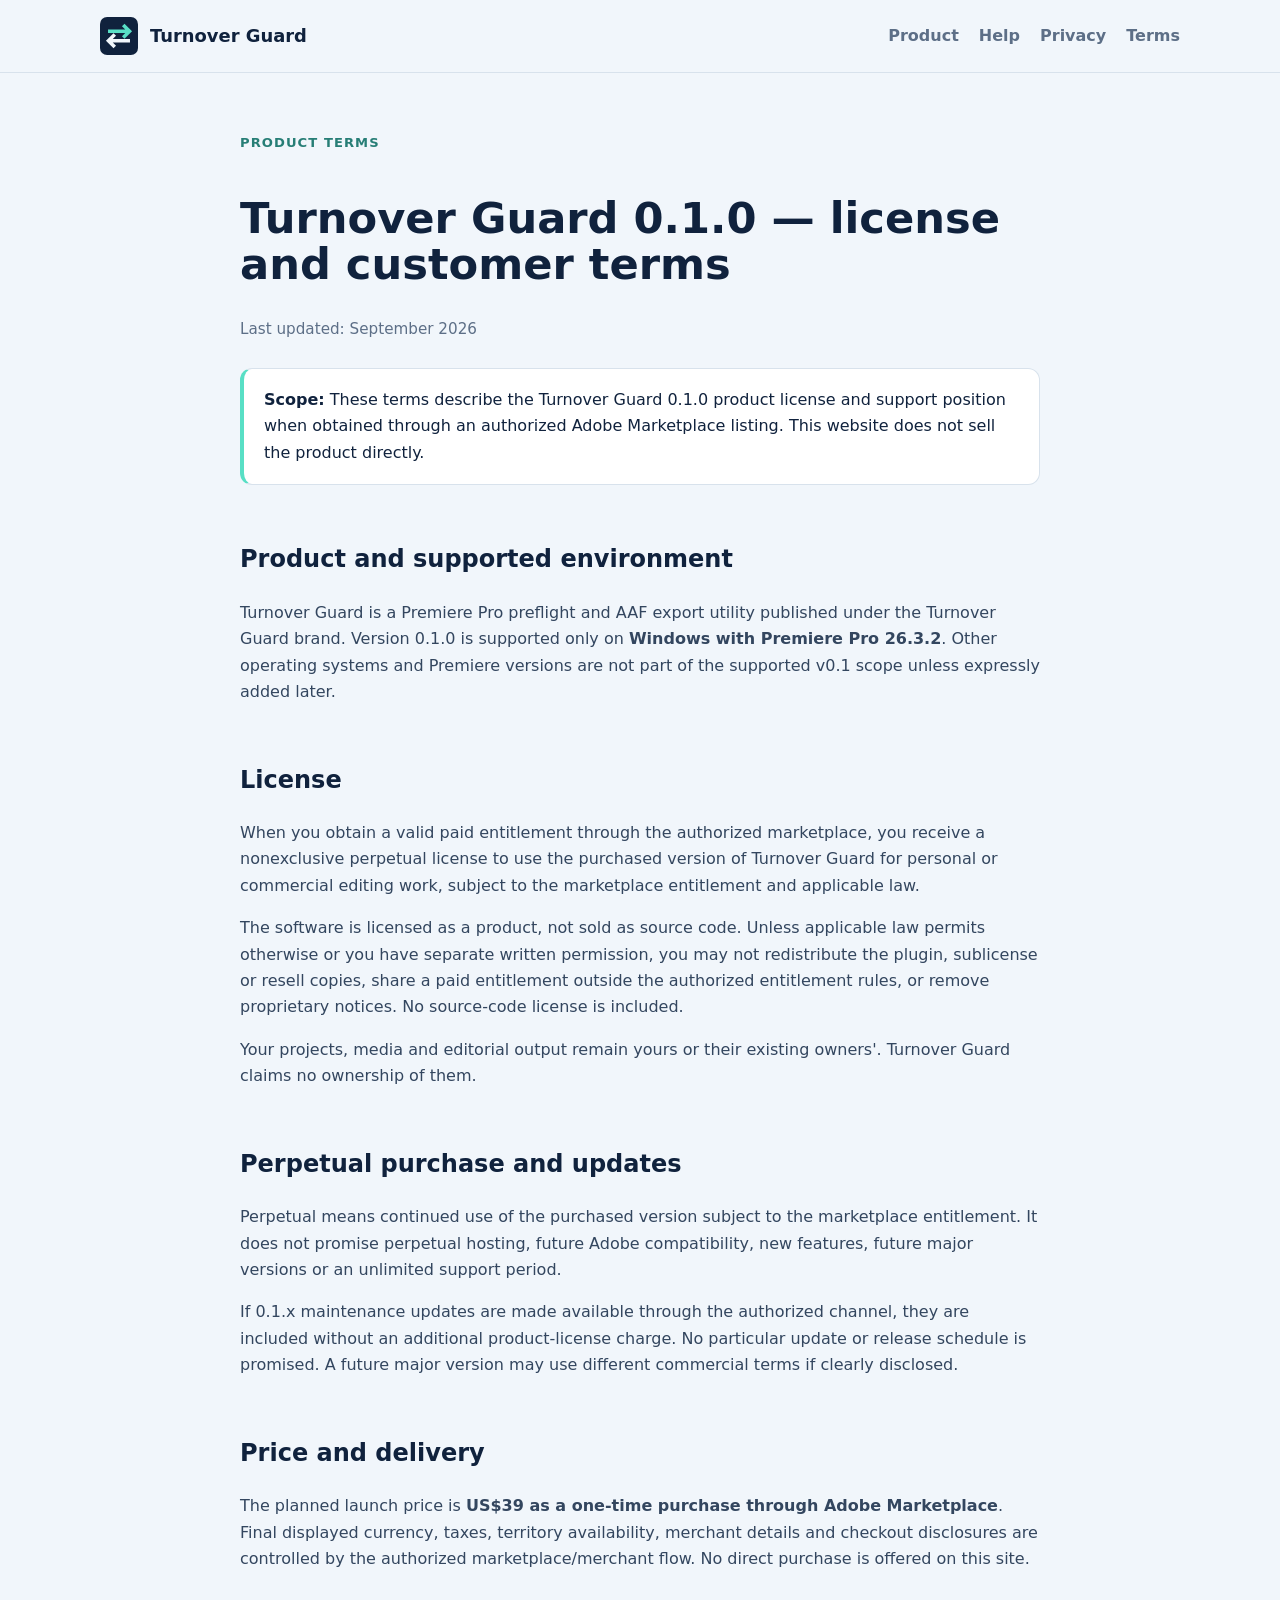
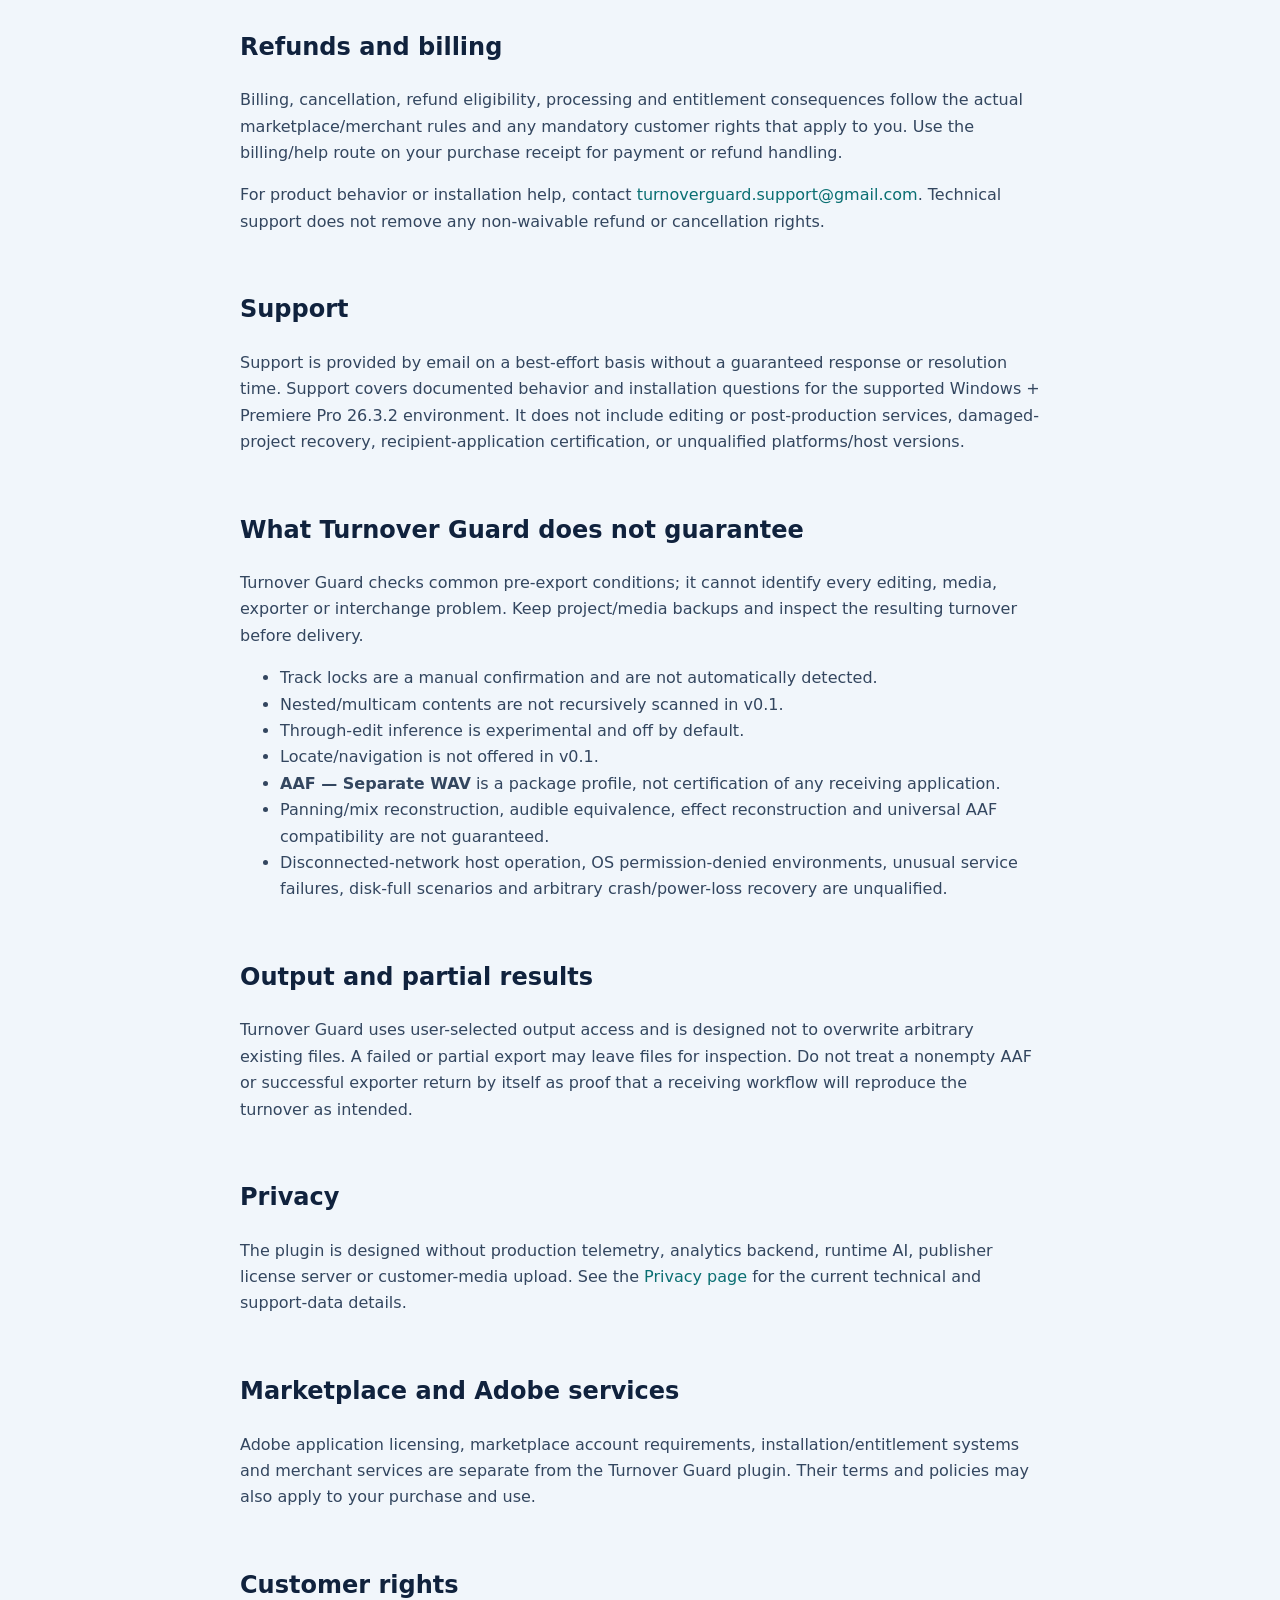
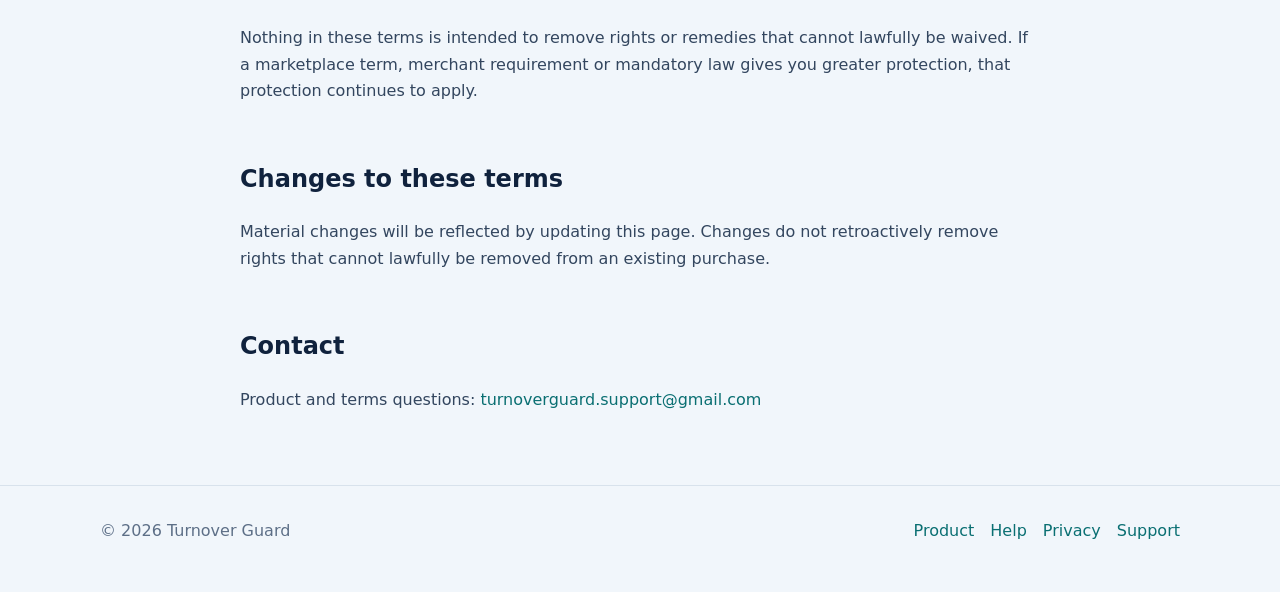
==== terms/index.html @ 4c3aad6d "Add Turnover Guard terms page" ====
<!doctype html><html lang="en"><head><meta charset="utf-8"><meta name="viewport" content="width=device-width,initial-scale=1"><title>Terms — Turnover Guard</title><meta name="description" content="Turnover Guard product license and customer terms."><link rel="icon" href="../assets/logo.svg" type="image/svg+xml"><link rel="stylesheet" href="../styles.css"></head><body><header class="site-header"><div class="wrap nav"><a class="brand" href="../"><img src="../assets/logo.svg" alt=""><span>Turnover Guard</span></a><nav class="nav-links" aria-label="Primary"><a href="../">Product</a><a href="../help/">Help</a><a href="../privacy/">Privacy</a><a href="./">Terms</a></nav></div></header><main class="wrap prose"><span class="eyebrow">Product terms</span><h1>Turnover Guard 0.1.0 — license and customer terms</h1><p class="meta">Last updated: September 2026</p><div class="callout"><strong>Scope:</strong> These terms describe the Turnover Guard 0.1.0 product license and support position when obtained through an authorized Adobe Marketplace listing. This website does not sell the product directly.</div><h2>Product and supported environment</h2><p>Turnover Guard is a Premiere Pro preflight and AAF export utility published under the Turnover Guard brand. Version 0.1.0 is supported only on <strong>Windows with Premiere Pro 26.3.2</strong>. Other operating systems and Premiere versions are not part of the supported v0.1 scope unless expressly added later.</p><h2>License</h2><p>When you obtain a valid paid entitlement through the authorized marketplace, you receive a nonexclusive perpetual license to use the purchased version of Turnover Guard for personal or commercial editing work, subject to the marketplace entitlement and applicable law.</p><p>The software is licensed as a product, not sold as source code. Unless applicable law permits otherwise or you have separate written permission, you may not redistribute the plugin, sublicense or resell copies, share a paid entitlement outside the authorized entitlement rules, or remove proprietary notices. No source-code license is included.</p><p>Your projects, media and editorial output remain yours or their existing owners'. Turnover Guard claims no ownership of them.</p><h2>Perpetual purchase and updates</h2><p>Perpetual means continued use of the purchased version subject to the marketplace entitlement. It does not promise perpetual hosting, future Adobe compatibility, new features, future major versions or an unlimited support period.</p><p>If 0.1.x maintenance updates are made available through the authorized channel, they are included without an additional product-license charge. No particular update or release schedule is promised. A future major version may use different commercial terms if clearly disclosed.</p><h2>Price and delivery</h2><p>The planned launch price is <strong>US$39 as a one-time purchase through Adobe Marketplace</strong>. Final displayed currency, taxes, territory availability, merchant details and checkout disclosures are controlled by the authorized marketplace/merchant flow. No direct purchase is offered on this site.</p><h2>Refunds and billing</h2><p>Billing, cancellation, refund eligibility, processing and entitlement consequences follow the actual marketplace/merchant rules and any mandatory customer rights that apply to you. Use the billing/help route on your purchase receipt for payment or refund handling.</p><p>For product behavior or installation help, contact <a href="mailto:turnoverguard.support@gmail.com">turnoverguard.support@gmail.com</a>. Technical support does not remove any non-waivable refund or cancellation rights.</p><h2>Support</h2><p>Support is provided by email on a best-effort basis without a guaranteed response or resolution time. Support covers documented behavior and installation questions for the supported Windows + Premiere Pro 26.3.2 environment. It does not include editing or post-production services, damaged-project recovery, recipient-application certification, or unqualified platforms/host versions.</p><h2>What Turnover Guard does not guarantee</h2><p>Turnover Guard checks common pre-export conditions; it cannot identify every editing, media, exporter or interchange problem. Keep project/media backups and inspect the resulting turnover before delivery.</p><ul><li>Track locks are a manual confirmation and are not automatically detected.</li><li>Nested/multicam contents are not recursively scanned in v0.1.</li><li>Through-edit inference is experimental and off by default.</li><li>Locate/navigation is not offered in v0.1.</li><li><strong>AAF — Separate WAV</strong> is a package profile, not certification of any receiving application.</li><li>Panning/mix reconstruction, audible equivalence, effect reconstruction and universal AAF compatibility are not guaranteed.</li><li>Disconnected-network host operation, OS permission-denied environments, unusual service failures, disk-full scenarios and arbitrary crash/power-loss recovery are unqualified.</li></ul><h2>Output and partial results</h2><p>Turnover Guard uses user-selected output access and is designed not to overwrite arbitrary existing files. A failed or partial export may leave files for inspection. Do not treat a nonempty AAF or successful exporter return by itself as proof that a receiving workflow will reproduce the turnover as intended.</p><h2>Privacy</h2><p>The plugin is designed without production telemetry, analytics backend, runtime AI, publisher license server or customer-media upload. See the <a href="../privacy/">Privacy page</a> for the current technical and support-data details.</p><h2>Marketplace and Adobe services</h2><p>Adobe application licensing, marketplace account requirements, installation/entitlement systems and merchant services are separate from the Turnover Guard plugin. Their terms and policies may also apply to your purchase and use.</p><h2>Customer rights</h2><p>Nothing in these terms is intended to remove rights or remedies that cannot lawfully be waived. If a marketplace term, merchant requirement or mandatory law gives you greater protection, that protection continues to apply.</p><h2>Changes to these terms</h2><p>Material changes will be reflected by updating this page. Changes do not retroactively remove rights that cannot lawfully be removed from an existing purchase.</p><h2>Contact</h2><p>Product and terms questions: <a href="mailto:turnoverguard.support@gmail.com">turnoverguard.support@gmail.com</a></p></main><footer class="footer"><div class="wrap footer-row"><div>© 2026 Turnover Guard</div><div class="footer-links"><a href="../">Product</a><a href="../help/">Help</a><a href="../privacy/">Privacy</a><a href="mailto:turnoverguard.support@gmail.com">Support</a></div></div></footer></body></html>
---- styles.css ----
:root{--bg:#f1f6fb;--card:#ffffff;--ink:#10223d;--muted:#5d6f87;--line:#d8e2ec;--navy:#10223d;--mint:#58dfc5;--soft:#e8fff9;--max:1080px}*{box-sizing:border-box}html{scroll-behavior:smooth}body{margin:0;font-family:Inter,ui-sans-serif,system-ui,-apple-system,BlinkMacSystemFont,"Segoe UI",sans-serif;background:var(--bg);color:var(--ink);line-height:1.65}a{color:#0a6f72;text-decoration:none}a:hover{text-decoration:underline}.wrap{width:min(var(--max),calc(100% - 40px));margin:auto}.site-header{position:sticky;top:0;z-index:10;background:rgba(241,246,251,.94);backdrop-filter:blur(14px);border-bottom:1px solid var(--line)}.nav{min-height:72px;display:flex;align-items:center;justify-content:space-between;gap:24px}.brand{display:flex;align-items:center;gap:12px;font-weight:800;color:var(--ink);font-size:1.12rem}.brand:hover{text-decoration:none}.brand img{width:38px;height:38px}.nav-links{display:flex;gap:20px;flex-wrap:wrap}.nav-links a{color:var(--muted);font-weight:650}.hero{padding:88px 0 68px}.hero-grid{display:grid;grid-template-columns:1.3fr .7fr;gap:56px;align-items:center}.eyebrow{display:inline-block;margin-bottom:12px;font-size:.82rem;font-weight:800;letter-spacing:.08em;text-transform:uppercase;color:#277e76}.hero h1{font-size:clamp(2.6rem,7vw,5.4rem);line-height:.98;letter-spacing:-.045em;margin:0 0 24px}.hero p{font-size:1.2rem;color:var(--muted);max-width:720px}.hero-mark{background:var(--navy);border-radius:32px;padding:44px;box-shadow:0 25px 70px rgba(16,34,61,.16)}.hero-mark img{width:100%;display:block}.actions{display:flex;gap:12px;flex-wrap:wrap;margin-top:28px}.button{display:inline-flex;align-items:center;justify-content:center;padding:12px 18px;border-radius:12px;background:var(--navy);color:white;font-weight:750}.button.alt{background:var(--soft);color:#176b65}.button:hover{text-decoration:none;filter:brightness(1.04)}section{padding:56px 0}.section-title{font-size:2rem;letter-spacing:-.025em;margin:0 0 10px}.section-lead{color:var(--muted);max-width:780px;margin-top:0}.cards{display:grid;grid-template-columns:repeat(3,1fr);gap:18px;margin-top:28px}.card{background:var(--card);border:1px solid var(--line);border-radius:18px;padding:24px}.card h3{margin-top:0}.badge{display:inline-block;padding:5px 9px;border-radius:999px;background:var(--soft);font-size:.78rem;font-weight:800;color:#176b65}.notice{background:#fff8df;border:1px solid #eadb9a;border-radius:16px;padding:18px 20px}.specs{display:grid;grid-template-columns:repeat(2,1fr);gap:12px;margin-top:22px}.spec{background:white;border:1px solid var(--line);border-radius:14px;padding:16px}.spec strong{display:block;margin-bottom:3px}.prose{max-width:800px;padding:56px 0}.prose h1{font-size:2.7rem;line-height:1.08}.prose h2{margin-top:2.3em}.prose h3{margin-top:1.7em}.prose p,.prose li{color:#33465f}.prose .meta{color:var(--muted);font-size:.95rem}.prose code{background:#e7eef5;padding:2px 6px;border-radius:5px}.callout{background:white;border:1px solid var(--line);border-left:4px solid var(--mint);border-radius:12px;padding:18px 20px;margin:26px 0}.footer{border-top:1px solid var(--line);padding:32px 0 48px;color:var(--muted)}.footer-row{display:flex;justify-content:space-between;gap:20px;flex-wrap:wrap}.footer-links{display:flex;gap:16px;flex-wrap:wrap}@media(max-width:800px){.hero-grid{grid-template-columns:1fr}.hero-mark{max-width:330px}.cards{grid-template-columns:1fr}.specs{grid-template-columns:1fr}.nav{align-items:flex-start;padding:14px 0;flex-direction:column;gap:10px}.nav-links{gap:14px}.hero{padding-top:56px}}
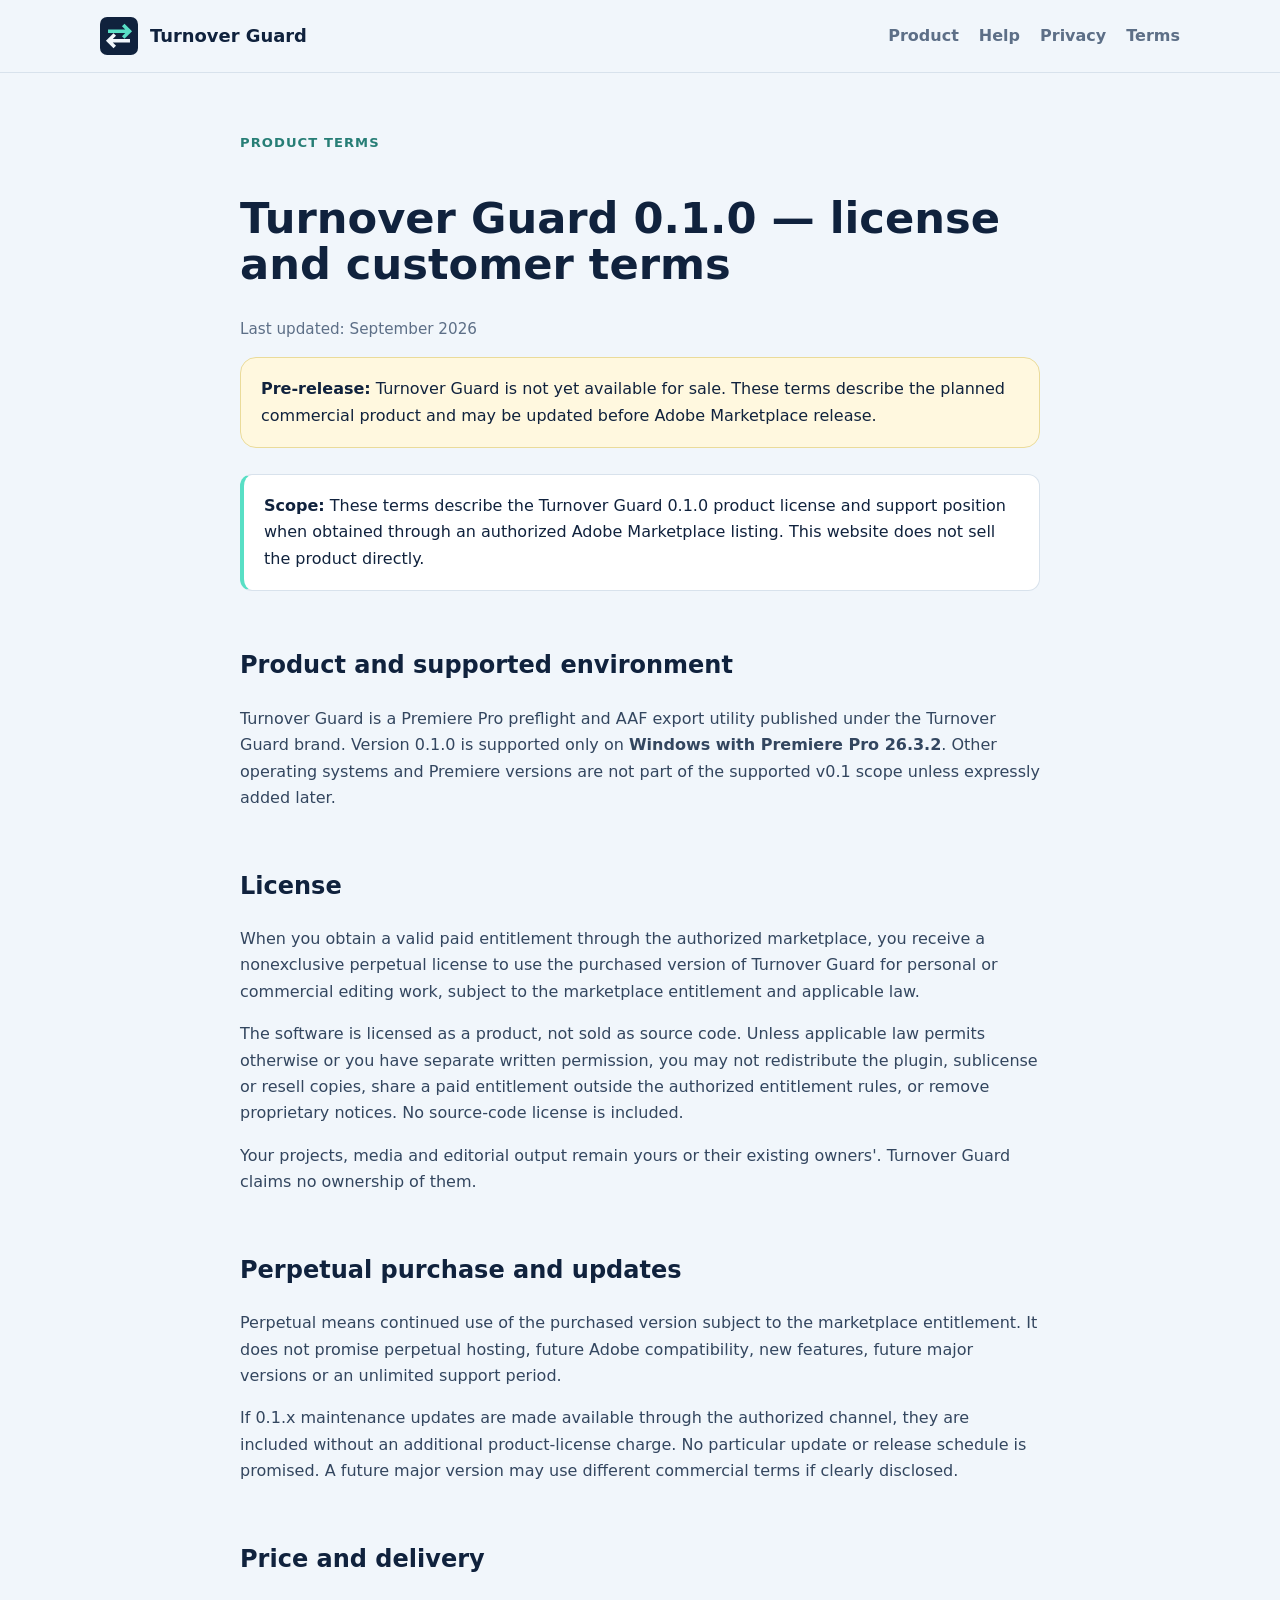
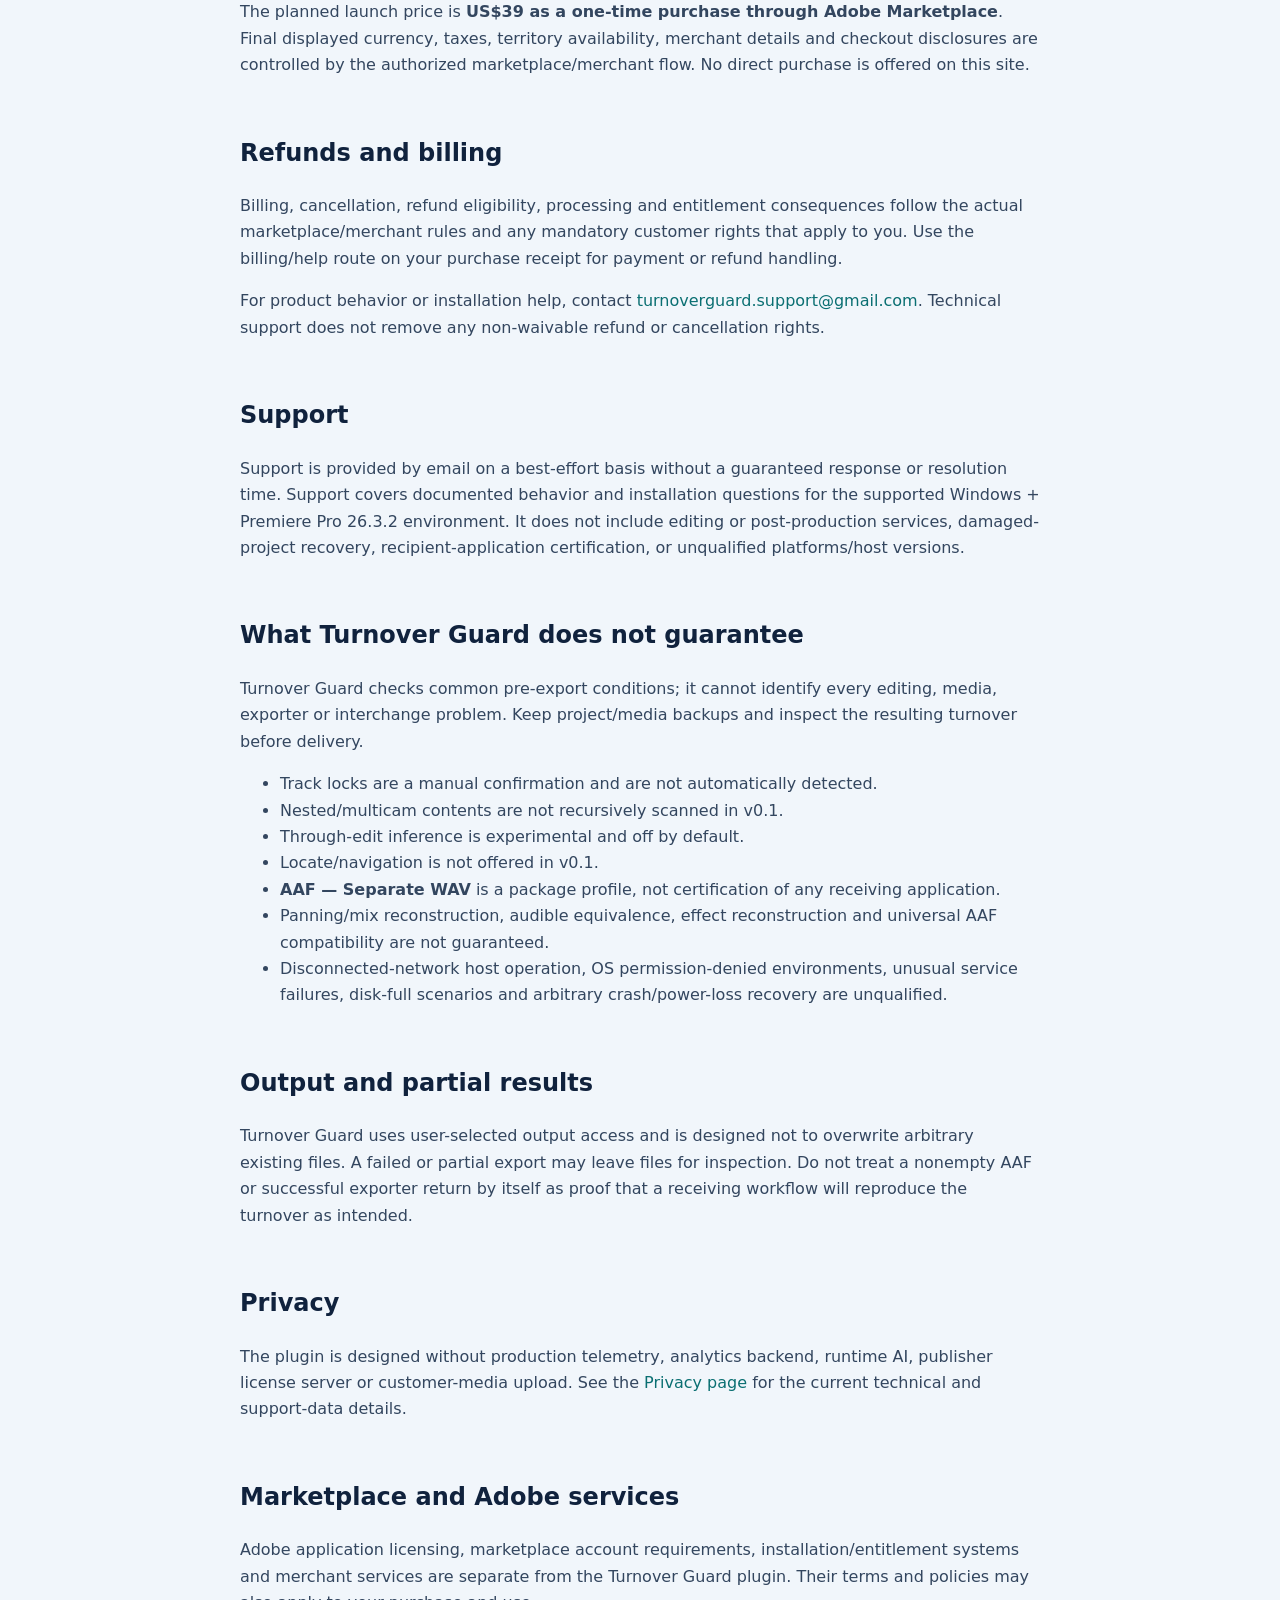
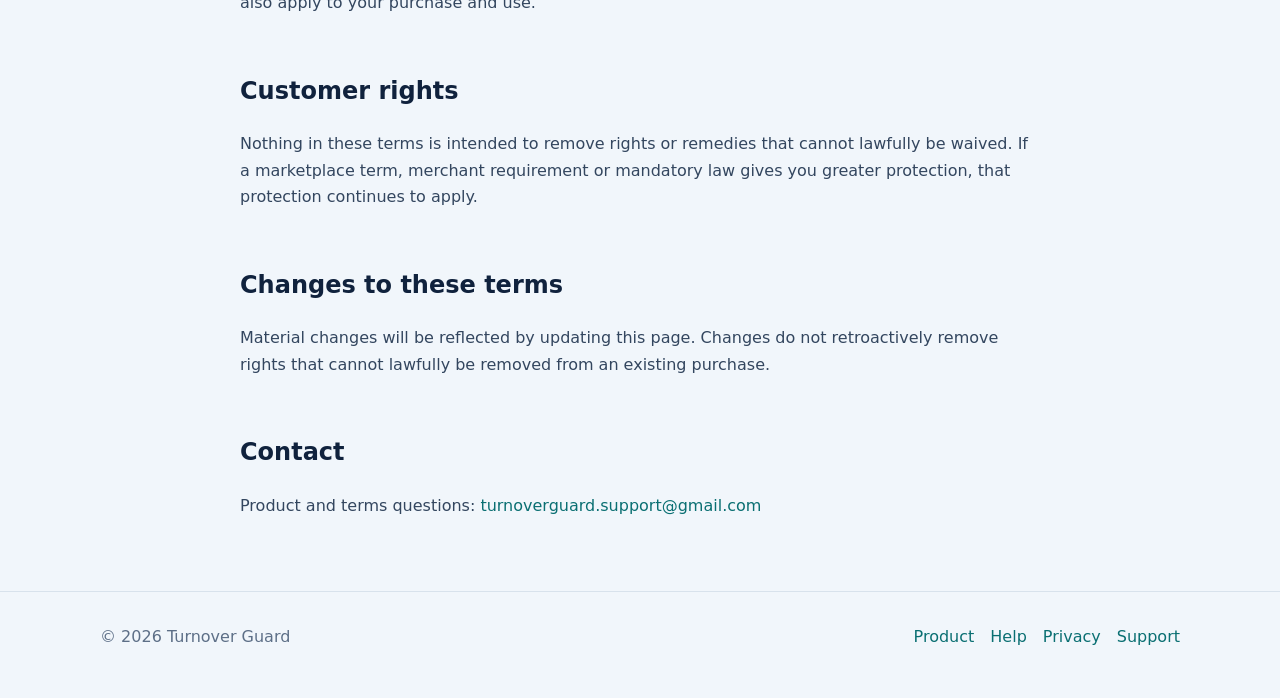
==== commit 0907dade: "Mark terms as pre-release" ====
--- a/terms/index.html
+++ b/terms/index.html
@@ -1 +1 @@
-<!doctype html><html lang="en"><head><meta charset="utf-8"><meta name="viewport" content="width=device-width,initial-scale=1"><title>Terms — Turnover Guard</title><meta name="description" content="Turnover Guard product license and customer terms."><link rel="icon" href="../assets/logo.svg" type="image/svg+xml"><link rel="stylesheet" href="../styles.css"></head><body><header class="site-header"><div class="wrap nav"><a class="brand" href="../"><img src="../assets/logo.svg" alt=""><span>Turnover Guard</span></a><nav class="nav-links" aria-label="Primary"><a href="../">Product</a><a href="../help/">Help</a><a href="../privacy/">Privacy</a><a href="./">Terms</a></nav></div></header><main class="wrap prose"><span class="eyebrow">Product terms</span><h1>Turnover Guard 0.1.0 — license and customer terms</h1><p class="meta">Last updated: September 2026</p><div class="callout"><strong>Scope:</strong> These terms describe the Turnover Guard 0.1.0 product license and support position when obtained through an authorized Adobe Marketplace listing. This website does not sell the product directly.</div><h2>Product and supported environment</h2><p>Turnover Guard is a Premiere Pro preflight and AAF export utility published under the Turnover Guard brand. Version 0.1.0 is supported only on <strong>Windows with Premiere Pro 26.3.2</strong>. Other operating systems and Premiere versions are not part of the supported v0.1 scope unless expressly added later.</p><h2>License</h2><p>When you obtain a valid paid entitlement through the authorized marketplace, you receive a nonexclusive perpetual license to use the purchased version of Turnover Guard for personal or commercial editing work, subject to the marketplace entitlement and applicable law.</p><p>The software is licensed as a product, not sold as source code. Unless applicable law permits otherwise or you have separate written permission, you may not redistribute the plugin, sublicense or resell copies, share a paid entitlement outside the authorized entitlement rules, or remove proprietary notices. No source-code license is included.</p><p>Your projects, media and editorial output remain yours or their existing owners'. Turnover Guard claims no ownership of them.</p><h2>Perpetual purchase and updates</h2><p>Perpetual means continued use of the purchased version subject to the marketplace entitlement. It does not promise perpetual hosting, future Adobe compatibility, new features, future major versions or an unlimited support period.</p><p>If 0.1.x maintenance updates are made available through the authorized channel, they are included without an additional product-license charge. No particular update or release schedule is promised. A future major version may use different commercial terms if clearly disclosed.</p><h2>Price and delivery</h2><p>The planned launch price is <strong>US$39 as a one-time purchase through Adobe Marketplace</strong>. Final displayed currency, taxes, territory availability, merchant details and checkout disclosures are controlled by the authorized marketplace/merchant flow. No direct purchase is offered on this site.</p><h2>Refunds and billing</h2><p>Billing, cancellation, refund eligibility, processing and entitlement consequences follow the actual marketplace/merchant rules and any mandatory customer rights that apply to you. Use the billing/help route on your purchase receipt for payment or refund handling.</p><p>For product behavior or installation help, contact <a href="mailto:turnoverguard.support@gmail.com">turnoverguard.support@gmail.com</a>. Technical support does not remove any non-waivable refund or cancellation rights.</p><h2>Support</h2><p>Support is provided by email on a best-effort basis without a guaranteed response or resolution time. Support covers documented behavior and installation questions for the supported Windows + Premiere Pro 26.3.2 environment. It does not include editing or post-production services, damaged-project recovery, recipient-application certification, or unqualified platforms/host versions.</p><h2>What Turnover Guard does not guarantee</h2><p>Turnover Guard checks common pre-export conditions; it cannot identify every editing, media, exporter or interchange problem. Keep project/media backups and inspect the resulting turnover before delivery.</p><ul><li>Track locks are a manual confirmation and are not automatically detected.</li><li>Nested/multicam contents are not recursively scanned in v0.1.</li><li>Through-edit inference is experimental and off by default.</li><li>Locate/navigation is not offered in v0.1.</li><li><strong>AAF — Separate WAV</strong> is a package profile, not certification of any receiving application.</li><li>Panning/mix reconstruction, audible equivalence, effect reconstruction and universal AAF compatibility are not guaranteed.</li><li>Disconnected-network host operation, OS permission-denied environments, unusual service failures, disk-full scenarios and arbitrary crash/power-loss recovery are unqualified.</li></ul><h2>Output and partial results</h2><p>Turnover Guard uses user-selected output access and is designed not to overwrite arbitrary existing files. A failed or partial export may leave files for inspection. Do not treat a nonempty AAF or successful exporter return by itself as proof that a receiving workflow will reproduce the turnover as intended.</p><h2>Privacy</h2><p>The plugin is designed without production telemetry, analytics backend, runtime AI, publisher license server or customer-media upload. See the <a href="../privacy/">Privacy page</a> for the current technical and support-data details.</p><h2>Marketplace and Adobe services</h2><p>Adobe application licensing, marketplace account requirements, installation/entitlement systems and merchant services are separate from the Turnover Guard plugin. Their terms and policies may also apply to your purchase and use.</p><h2>Customer rights</h2><p>Nothing in these terms is intended to remove rights or remedies that cannot lawfully be waived. If a marketplace term, merchant requirement or mandatory law gives you greater protection, that protection continues to apply.</p><h2>Changes to these terms</h2><p>Material changes will be reflected by updating this page. Changes do not retroactively remove rights that cannot lawfully be removed from an existing purchase.</p><h2>Contact</h2><p>Product and terms questions: <a href="mailto:turnoverguard.support@gmail.com">turnoverguard.support@gmail.com</a></p></main><footer class="footer"><div class="wrap footer-row"><div>© 2026 Turnover Guard</div><div class="footer-links"><a href="../">Product</a><a href="../help/">Help</a><a href="../privacy/">Privacy</a><a href="mailto:turnoverguard.support@gmail.com">Support</a></div></div></footer></body></html>+<!doctype html><html lang="en"><head><meta charset="utf-8"><meta name="viewport" content="width=device-width,initial-scale=1"><title>Terms — Turnover Guard</title><meta name="description" content="Turnover Guard product license and customer terms."><link rel="icon" href="../assets/logo.svg" type="image/svg+xml"><link rel="stylesheet" href="../styles.css"></head><body><header class="site-header"><div class="wrap nav"><a class="brand" href="../"><img src="../assets/logo.svg" alt=""><span>Turnover Guard</span></a><nav class="nav-links" aria-label="Primary"><a href="../">Product</a><a href="../help/">Help</a><a href="../privacy/">Privacy</a><a href="./">Terms</a></nav></div></header><main class="wrap prose"><span class="eyebrow">Product terms</span><h1>Turnover Guard 0.1.0 — license and customer terms</h1><p class="meta">Last updated: September 2026</p><div class="notice prerelease"><strong>Pre-release:</strong> Turnover Guard is not yet available for sale. These terms describe the planned commercial product and may be updated before Adobe Marketplace release.</div><div class="callout"><strong>Scope:</strong> These terms describe the Turnover Guard 0.1.0 product license and support position when obtained through an authorized Adobe Marketplace listing. This website does not sell the product directly.</div><h2>Product and supported environment</h2><p>Turnover Guard is a Premiere Pro preflight and AAF export utility published under the Turnover Guard brand. Version 0.1.0 is supported only on <strong>Windows with Premiere Pro 26.3.2</strong>. Other operating systems and Premiere versions are not part of the supported v0.1 scope unless expressly added later.</p><h2>License</h2><p>When you obtain a valid paid entitlement through the authorized marketplace, you receive a nonexclusive perpetual license to use the purchased version of Turnover Guard for personal or commercial editing work, subject to the marketplace entitlement and applicable law.</p><p>The software is licensed as a product, not sold as source code. Unless applicable law permits otherwise or you have separate written permission, you may not redistribute the plugin, sublicense or resell copies, share a paid entitlement outside the authorized entitlement rules, or remove proprietary notices. No source-code license is included.</p><p>Your projects, media and editorial output remain yours or their existing owners'. Turnover Guard claims no ownership of them.</p><h2>Perpetual purchase and updates</h2><p>Perpetual means continued use of the purchased version subject to the marketplace entitlement. It does not promise perpetual hosting, future Adobe compatibility, new features, future major versions or an unlimited support period.</p><p>If 0.1.x maintenance updates are made available through the authorized channel, they are included without an additional product-license charge. No particular update or release schedule is promised. A future major version may use different commercial terms if clearly disclosed.</p><h2>Price and delivery</h2><p>The planned launch price is <strong>US$39 as a one-time purchase through Adobe Marketplace</strong>. Final displayed currency, taxes, territory availability, merchant details and checkout disclosures are controlled by the authorized marketplace/merchant flow. No direct purchase is offered on this site.</p><h2>Refunds and billing</h2><p>Billing, cancellation, refund eligibility, processing and entitlement consequences follow the actual marketplace/merchant rules and any mandatory customer rights that apply to you. Use the billing/help route on your purchase receipt for payment or refund handling.</p><p>For product behavior or installation help, contact <a href="mailto:turnoverguard.support@gmail.com">turnoverguard.support@gmail.com</a>. Technical support does not remove any non-waivable refund or cancellation rights.</p><h2>Support</h2><p>Support is provided by email on a best-effort basis without a guaranteed response or resolution time. Support covers documented behavior and installation questions for the supported Windows + Premiere Pro 26.3.2 environment. It does not include editing or post-production services, damaged-project recovery, recipient-application certification, or unqualified platforms/host versions.</p><h2>What Turnover Guard does not guarantee</h2><p>Turnover Guard checks common pre-export conditions; it cannot identify every editing, media, exporter or interchange problem. Keep project/media backups and inspect the resulting turnover before delivery.</p><ul><li>Track locks are a manual confirmation and are not automatically detected.</li><li>Nested/multicam contents are not recursively scanned in v0.1.</li><li>Through-edit inference is experimental and off by default.</li><li>Locate/navigation is not offered in v0.1.</li><li><strong>AAF — Separate WAV</strong> is a package profile, not certification of any receiving application.</li><li>Panning/mix reconstruction, audible equivalence, effect reconstruction and universal AAF compatibility are not guaranteed.</li><li>Disconnected-network host operation, OS permission-denied environments, unusual service failures, disk-full scenarios and arbitrary crash/power-loss recovery are unqualified.</li></ul><h2>Output and partial results</h2><p>Turnover Guard uses user-selected output access and is designed not to overwrite arbitrary existing files. A failed or partial export may leave files for inspection. Do not treat a nonempty AAF or successful exporter return by itself as proof that a receiving workflow will reproduce the turnover as intended.</p><h2>Privacy</h2><p>The plugin is designed without production telemetry, analytics backend, runtime AI, publisher license server or customer-media upload. See the <a href="../privacy/">Privacy page</a> for the current technical and support-data details.</p><h2>Marketplace and Adobe services</h2><p>Adobe application licensing, marketplace account requirements, installation/entitlement systems and merchant services are separate from the Turnover Guard plugin. Their terms and policies may also apply to your purchase and use.</p><h2>Customer rights</h2><p>Nothing in these terms is intended to remove rights or remedies that cannot lawfully be waived. If a marketplace term, merchant requirement or mandatory law gives you greater protection, that protection continues to apply.</p><h2>Changes to these terms</h2><p>Material changes will be reflected by updating this page. Changes do not retroactively remove rights that cannot lawfully be removed from an existing purchase.</p><h2>Contact</h2><p>Product and terms questions: <a href="mailto:turnoverguard.support@gmail.com">turnoverguard.support@gmail.com</a></p></main><footer class="footer"><div class="wrap footer-row"><div>© 2026 Turnover Guard</div><div class="footer-links"><a href="../">Product</a><a href="../help/">Help</a><a href="../privacy/">Privacy</a><a href="mailto:turnoverguard.support@gmail.com">Support</a></div></div></footer></body></html>
--- a/styles.css
+++ b/styles.css
@@ -1 +1 @@
-:root{--bg:#f1f6fb;--card:#ffffff;--ink:#10223d;--muted:#5d6f87;--line:#d8e2ec;--navy:#10223d;--mint:#58dfc5;--soft:#e8fff9;--max:1080px}*{box-sizing:border-box}html{scroll-behavior:smooth}body{margin:0;font-family:Inter,ui-sans-serif,system-ui,-apple-system,BlinkMacSystemFont,"Segoe UI",sans-serif;background:var(--bg);color:var(--ink);line-height:1.65}a{color:#0a6f72;text-decoration:none}a:hover{text-decoration:underline}.wrap{width:min(var(--max),calc(100% - 40px));margin:auto}.site-header{position:sticky;top:0;z-index:10;background:rgba(241,246,251,.94);backdrop-filter:blur(14px);border-bottom:1px solid var(--line)}.nav{min-height:72px;display:flex;align-items:center;justify-content:space-between;gap:24px}.brand{display:flex;align-items:center;gap:12px;font-weight:800;color:var(--ink);font-size:1.12rem}.brand:hover{text-decoration:none}.brand img{width:38px;height:38px}.nav-links{display:flex;gap:20px;flex-wrap:wrap}.nav-links a{color:var(--muted);font-weight:650}.hero{padding:88px 0 68px}.hero-grid{display:grid;grid-template-columns:1.3fr .7fr;gap:56px;align-items:center}.eyebrow{display:inline-block;margin-bottom:12px;font-size:.82rem;font-weight:800;letter-spacing:.08em;text-transform:uppercase;color:#277e76}.hero h1{font-size:clamp(2.6rem,7vw,5.4rem);line-height:.98;letter-spacing:-.045em;margin:0 0 24px}.hero p{font-size:1.2rem;color:var(--muted);max-width:720px}.hero-mark{background:var(--navy);border-radius:32px;padding:44px;box-shadow:0 25px 70px rgba(16,34,61,.16)}.hero-mark img{width:100%;display:block}.actions{display:flex;gap:12px;flex-wrap:wrap;margin-top:28px}.button{display:inline-flex;align-items:center;justify-content:center;padding:12px 18px;border-radius:12px;background:var(--navy);color:white;font-weight:750}.button.alt{background:var(--soft);color:#176b65}.button:hover{text-decoration:none;filter:brightness(1.04)}section{padding:56px 0}.section-title{font-size:2rem;letter-spacing:-.025em;margin:0 0 10px}.section-lead{color:var(--muted);max-width:780px;margin-top:0}.cards{display:grid;grid-template-columns:repeat(3,1fr);gap:18px;margin-top:28px}.card{background:var(--card);border:1px solid var(--line);border-radius:18px;padding:24px}.card h3{margin-top:0}.badge{display:inline-block;padding:5px 9px;border-radius:999px;background:var(--soft);font-size:.78rem;font-weight:800;color:#176b65}.notice{background:#fff8df;border:1px solid #eadb9a;border-radius:16px;padding:18px 20px}.specs{display:grid;grid-template-columns:repeat(2,1fr);gap:12px;margin-top:22px}.spec{background:white;border:1px solid var(--line);border-radius:14px;padding:16px}.spec strong{display:block;margin-bottom:3px}.prose{max-width:800px;padding:56px 0}.prose h1{font-size:2.7rem;line-height:1.08}.prose h2{margin-top:2.3em}.prose h3{margin-top:1.7em}.prose p,.prose li{color:#33465f}.prose .meta{color:var(--muted);font-size:.95rem}.prose code{background:#e7eef5;padding:2px 6px;border-radius:5px}.callout{background:white;border:1px solid var(--line);border-left:4px solid var(--mint);border-radius:12px;padding:18px 20px;margin:26px 0}.footer{border-top:1px solid var(--line);padding:32px 0 48px;color:var(--muted)}.footer-row{display:flex;justify-content:space-between;gap:20px;flex-wrap:wrap}.footer-links{display:flex;gap:16px;flex-wrap:wrap}@media(max-width:800px){.hero-grid{grid-template-columns:1fr}.hero-mark{max-width:330px}.cards{grid-template-columns:1fr}.specs{grid-template-columns:1fr}.nav{align-items:flex-start;padding:14px 0;flex-direction:column;gap:10px}.nav-links{gap:14px}.hero{padding-top:56px}}+:root{color-scheme:light dark;--bg:#f1f6fb;--card:#ffffff;--ink:#10223d;--muted:#5d6f87;--line:#d8e2ec;--navy:#10223d;--mint:#58dfc5;--soft:#e8fff9;--link:#0a6f72;--notice-bg:#fff8df;--notice-line:#eadb9a;--max:1080px}*{box-sizing:border-box}html{scroll-behavior:smooth}body{margin:0;font-family:Inter,ui-sans-serif,system-ui,-apple-system,BlinkMacSystemFont,"Segoe UI",sans-serif;background:var(--bg);color:var(--ink);line-height:1.65}a{color:var(--link);text-decoration:none}a:hover{text-decoration:underline}.wrap{width:min(var(--max),calc(100% - 40px));margin:auto}.site-header{position:sticky;top:0;z-index:10;background:color-mix(in srgb,var(--bg) 94%,transparent);backdrop-filter:blur(14px);border-bottom:1px solid var(--line)}.nav{min-height:72px;display:flex;align-items:center;justify-content:space-between;gap:24px}.brand{display:flex;align-items:center;gap:12px;font-weight:800;color:var(--ink);font-size:1.12rem}.brand:hover{text-decoration:none}.brand img{width:38px;height:38px}.nav-links{display:flex;gap:20px;flex-wrap:wrap}.nav-links a{color:var(--muted);font-weight:650}.hero{padding:88px 0 68px}.hero-grid{display:grid;grid-template-columns:1.3fr .7fr;gap:56px;align-items:center}.eyebrow{display:inline-block;margin-bottom:12px;font-size:.82rem;font-weight:800;letter-spacing:.08em;text-transform:uppercase;color:#277e76}.hero h1{font-size:clamp(2.6rem,7vw,5.4rem);line-height:.98;letter-spacing:-.045em;margin:0 0 24px}.hero p{font-size:1.2rem;color:var(--muted);max-width:720px}.hero-mark{background:var(--navy);border-radius:32px;padding:44px;box-shadow:0 25px 70px rgba(16,34,61,.16)}.hero-mark img{width:100%;display:block}.actions{display:flex;gap:12px;flex-wrap:wrap;margin-top:28px}.button{display:inline-flex;align-items:center;justify-content:center;padding:12px 18px;border-radius:12px;background:var(--navy);color:white;font-weight:750}.button.alt{background:var(--soft);color:#176b65}.button:hover{text-decoration:none;filter:brightness(1.04)}section{padding:56px 0}.section-title{font-size:2rem;letter-spacing:-.025em;margin:0 0 10px}.section-lead{color:var(--muted);max-width:780px;margin-top:0}.cards{display:grid;grid-template-columns:repeat(3,1fr);gap:18px;margin-top:28px}.card{background:var(--card);border:1px solid var(--line);border-radius:18px;padding:24px}.card h3{margin-top:0}.badge{display:inline-block;padding:5px 9px;border-radius:999px;background:var(--soft);font-size:.78rem;font-weight:800;color:#176b65}.notice{background:var(--notice-bg);border:1px solid var(--notice-line);border-radius:16px;padding:18px 20px}.prerelease{margin:0 0 24px}.specs{display:grid;grid-template-columns:repeat(2,1fr);gap:12px;margin-top:22px}.spec{background:var(--card);border:1px solid var(--line);border-radius:14px;padding:16px}.spec strong{display:block;margin-bottom:3px}.prose{max-width:800px;padding:56px 0}.prose h1{font-size:2.7rem;line-height:1.08}.prose h2{margin-top:2.3em}.prose h3{margin-top:1.7em}.prose p,.prose li{color:#33465f}.prose .meta{color:var(--muted);font-size:.95rem}.prose code{background:#e7eef5;padding:2px 6px;border-radius:5px}.callout{background:var(--card);border:1px solid var(--line);border-left:4px solid var(--mint);border-radius:12px;padding:18px 20px;margin:26px 0}.footer{border-top:1px solid var(--line);padding:32px 0 48px;color:var(--muted)}.footer-row{display:flex;justify-content:space-between;gap:20px;flex-wrap:wrap}.footer-links{display:flex;gap:16px;flex-wrap:wrap}@media(prefers-color-scheme:dark){:root{--bg:#0b1422;--card:#111d2e;--ink:#edf4ff;--muted:#a9b7ca;--line:#26364b;--navy:#132744;--mint:#67e5cc;--soft:#123c39;--link:#75dfd3;--notice-bg:#2a2414;--notice-line:#5f5126}.site-header{background:color-mix(in srgb,var(--bg) 92%,transparent)}.eyebrow{color:#70dfd0}.button.alt{color:#a5f4e6}.badge{color:#a5f4e6}.prose p,.prose li{color:#c5d1e0}.prose code{background:#17263a}.hero-mark{box-shadow:0 25px 70px rgba(0,0,0,.35)}}@media(max-width:800px){.hero-grid{grid-template-columns:1fr}.hero-mark{max-width:330px}.cards{grid-template-columns:1fr}.specs{grid-template-columns:1fr}.nav{align-items:flex-start;padding:14px 0;flex-direction:column;gap:10px}.nav-links{gap:14px}.hero{padding-top:56px}}
